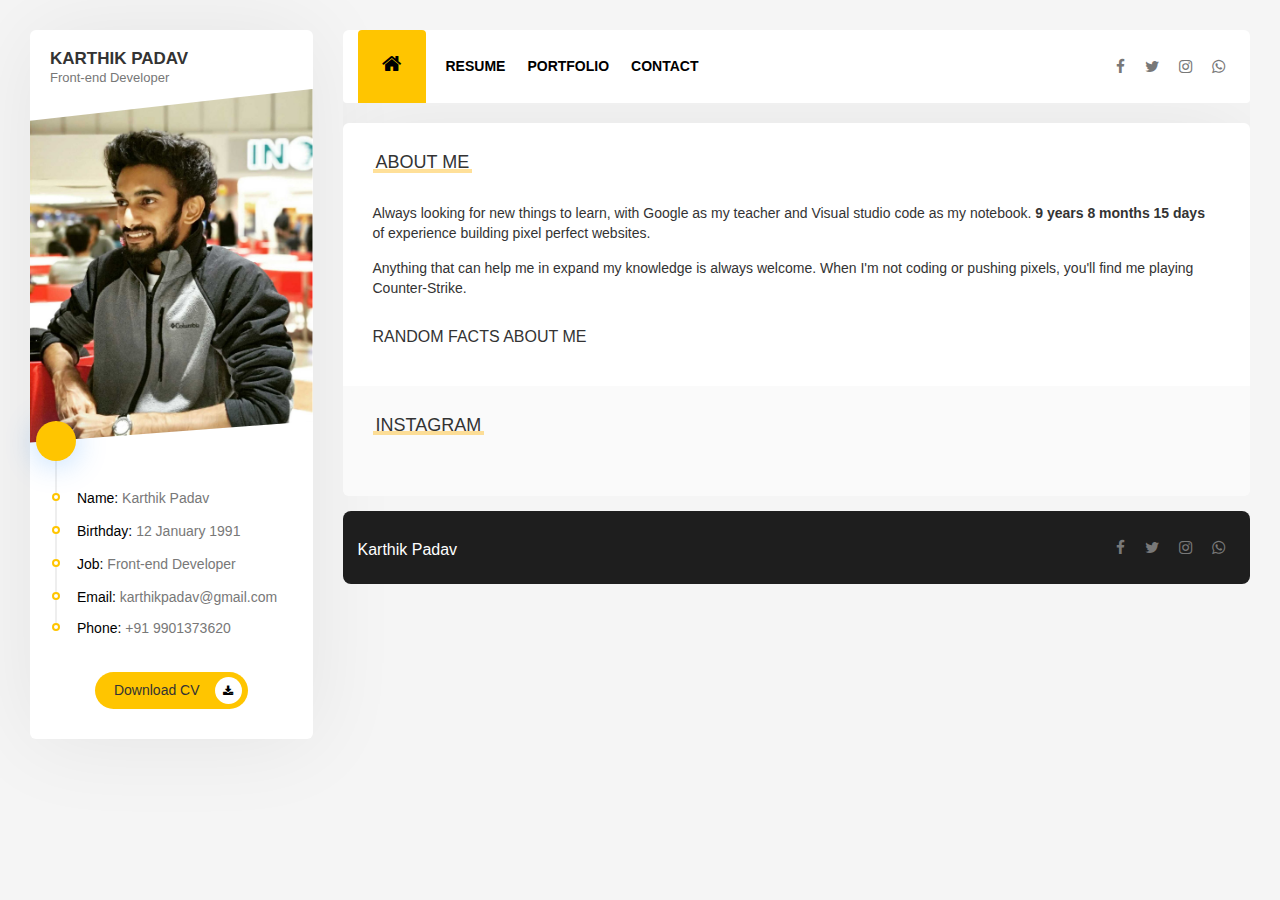
==== index.html @ d1ca925c "init" ====
<!doctype html>
<html lang="en">
<head>
  <meta charset="utf-8">
  <title>About Karthik</title>
  <base href="/">

  <meta name="viewport" content="width=device-width, initial-scale=1">
  <link rel="icon" type="image/x-icon" href="./assets/img/favicon_CV.jpg">
<link rel="stylesheet" href="styles.25e1a0adf5489f2d5af8.css"></head>
<body>
  <app-root></app-root>
<script type="text/javascript" src="runtime.a66f828dca56eeb90e02.js"></script><script type="text/javascript" src="polyfills.e3633a42d1123afc5fc9.js"></script><script type="text/javascript" src="scripts.9def3c0e7edf292bba0b.js"></script><script type="text/javascript" src="main.d6704af5f78183e7fa59.js"></script></body>
</html>
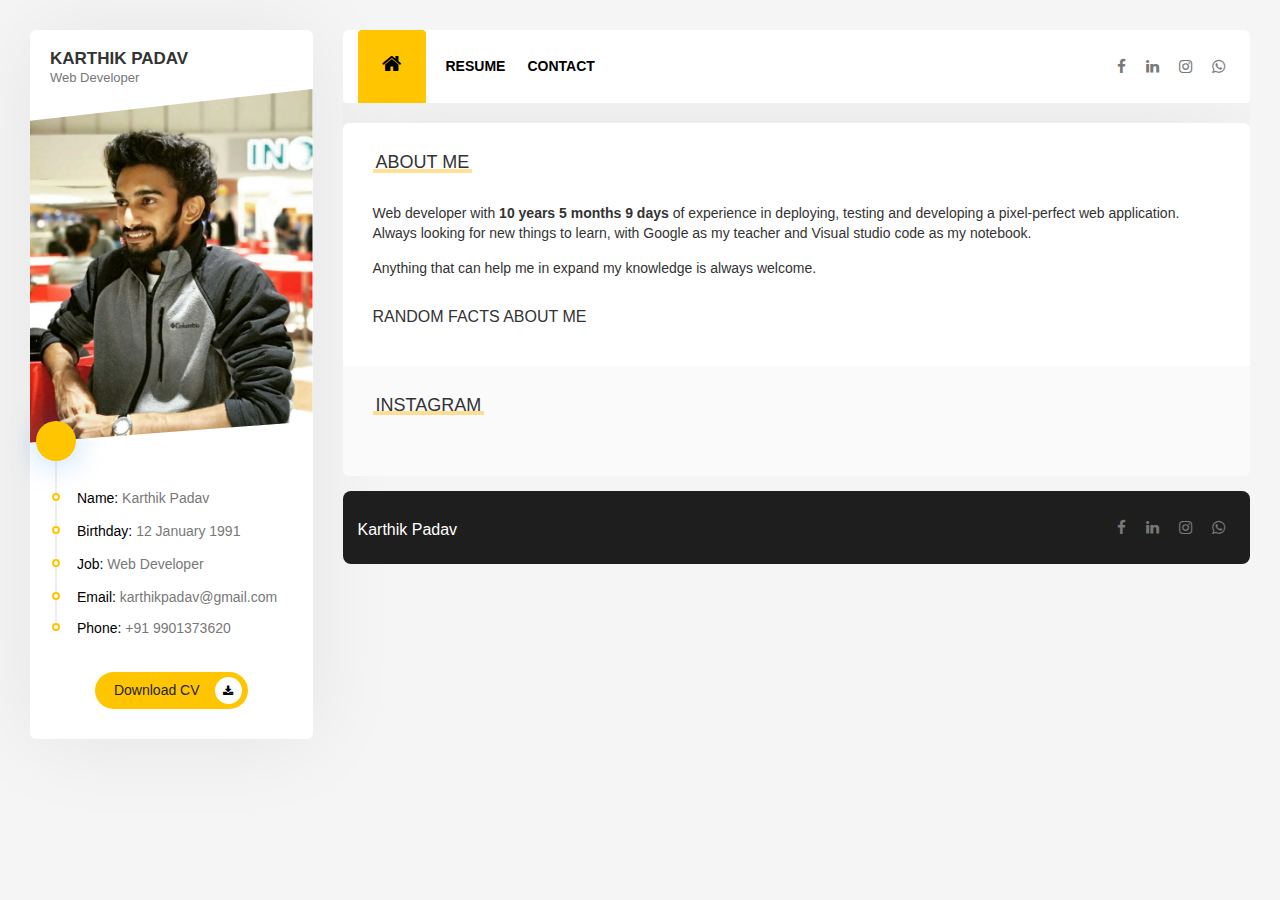
==== commit 94915a51: "update" ====
--- a/index.html
+++ b/index.html
@@ -1,5 +1,6 @@
 <!doctype html>
 <html lang="en">
+
 <head>
   <meta charset="utf-8">
   <title>About Karthik</title>
@@ -7,8 +8,20 @@
 
   <meta name="viewport" content="width=device-width, initial-scale=1">
   <link rel="icon" type="image/x-icon" href="./assets/img/favicon_CV.jpg">
-<link rel="stylesheet" href="styles.25e1a0adf5489f2d5af8.css"></head>
+  <!-- Global site tag (gtag.js) - Google Analytics -->
+  <script async src="https://www.googletagmanager.com/gtag/js?id=UA-142376534-1"></script>
+  <script>
+    window.dataLayer = window.dataLayer || [];
+    function gtag() { dataLayer.push(arguments); }
+    gtag('js', new Date());
+
+    gtag('config', 'UA-142376534-1');
+  </script>
+
+</head>
+
 <body>
   <app-root></app-root>
-<script type="text/javascript" src="runtime.a66f828dca56eeb90e02.js"></script><script type="text/javascript" src="polyfills.e3633a42d1123afc5fc9.js"></script><script type="text/javascript" src="scripts.9def3c0e7edf292bba0b.js"></script><script type="text/javascript" src="main.d6704af5f78183e7fa59.js"></script></body>
-</html>
+<script type="text/javascript" src="runtime.js"></script><script type="text/javascript" src="polyfills.js"></script><script type="text/javascript" src="styles.js"></script><script type="text/javascript" src="scripts.js"></script><script type="text/javascript" src="vendor.js"></script><script type="text/javascript" src="main.js"></script></body>
+
+</html>